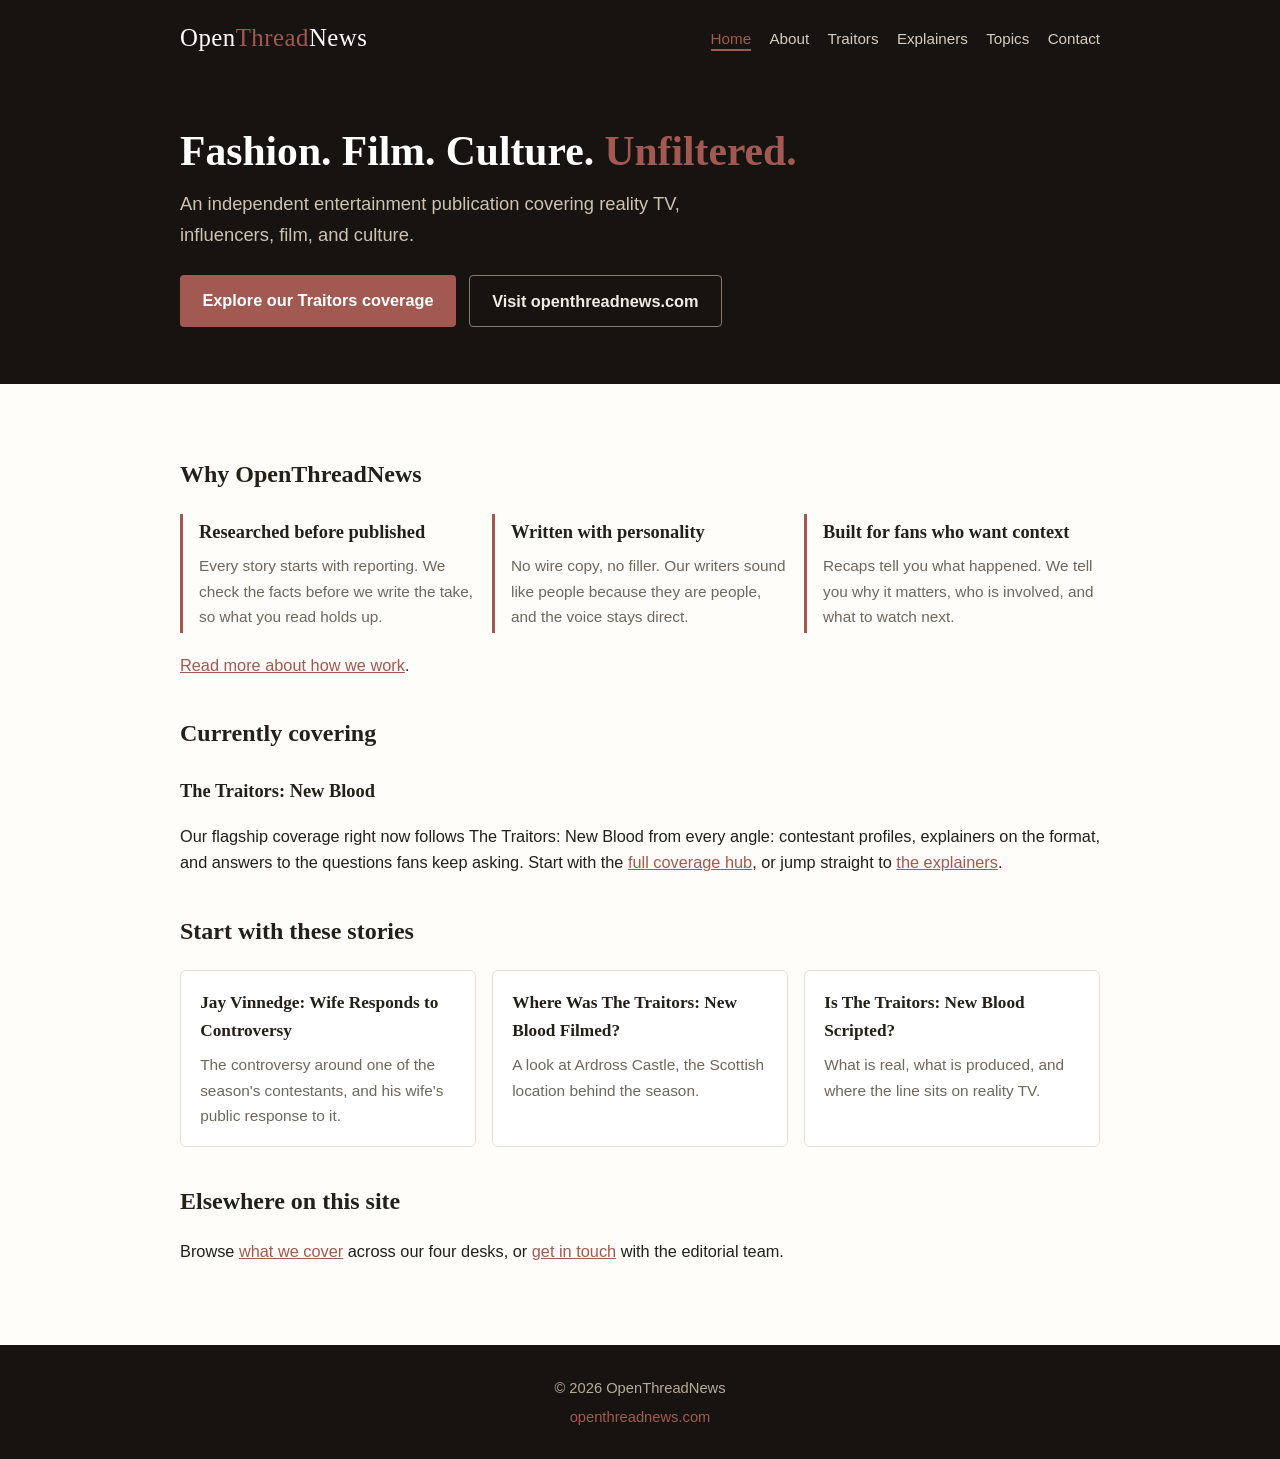
==== index.html @ 70eb1cbb "Add root files" ====
<!DOCTYPE html>
<html lang="en">
<head>
<meta charset="UTF-8">
<meta name="viewport" content="width=device-width, initial-scale=1.0">
<title>OpenThreadNews: Fashion, Film, Culture, Unfiltered</title>
<meta name="description" content="OpenThreadNews is an independent entertainment publication covering reality TV, influencers, film, and culture. Research first, personality always.">
<link rel="stylesheet" href="/style.css">
</head>
<body>
<header class="site-header">
  <div class="wrap">
    <a class="brand" href="/">Open<em>Thread</em>News</a>
    <nav aria-label="Main">
      <ul>
        <li><a href="/" class="active" aria-current="page">Home</a></li>
        <li><a href="/about/">About</a></li>
        <li><a href="/traitors-new-blood/">Traitors</a></li>
        <li><a href="/explainers/">Explainers</a></li>
        <li><a href="/topics/">Topics</a></li>
        <li><a href="/contact/">Contact</a></li>
      </ul>
    </nav>
  </div>
</header>

<div class="hero">
  <div class="wrap">
    <h1>Fashion. Film. Culture. <span class="rose">Unfiltered.</span></h1>
    <p class="lede">An independent entertainment publication covering reality TV, influencers, film, and culture.</p>
    <div class="cta-row">
      <a class="btn" href="/traitors-new-blood/">Explore our Traitors coverage</a>
      <a class="btn-ghost" href="https://openthreadnews.com/">Visit openthreadnews.com</a>
    </div>
  </div>
</div>

<main>
  <div class="wrap">
    <section>
      <h2>Why OpenThreadNews</h2>
      <div class="props">
        <div class="prop">
          <h3>Researched before published</h3>
          <p>Every story starts with reporting. We check the facts before we write the take, so what you read holds up.</p>
        </div>
        <div class="prop">
          <h3>Written with personality</h3>
          <p>No wire copy, no filler. Our writers sound like people because they are people, and the voice stays direct.</p>
        </div>
        <div class="prop">
          <h3>Built for fans who want context</h3>
          <p>Recaps tell you what happened. We tell you why it matters, who is involved, and what to watch next.</p>
        </div>
      </div>
      <p><a href="/about/">Read more about how we work</a>.</p>
    </section>

    <section>
      <h2>Currently covering</h2>
      <h3>The Traitors: New Blood</h3>
      <p>Our flagship coverage right now follows The Traitors: New Blood from every angle: contestant profiles, explainers on the format, and answers to the questions fans keep asking. Start with the <a href="/traitors-new-blood/">full coverage hub</a>, or jump straight to <a href="/explainers/">the explainers</a>.</p>
    </section>

    <section>
      <h2>Start with these stories</h2>
      <div class="cards">
        <div class="card">
          <h3><a href="https://openthreadnews.com/tv-film/jay-vinnedge-wife-responds-controversy/">Jay Vinnedge: Wife Responds to Controversy</a></h3>
          <p>The controversy around one of the season's contestants, and his wife's public response to it.</p>
        </div>
        <div class="card">
          <h3><a href="https://openthreadnews.com/tv-film/traitors-new-blood-filming-location-ardross-castle/">Where Was The Traitors: New Blood Filmed?</a></h3>
          <p>A look at Ardross Castle, the Scottish location behind the season.</p>
        </div>
        <div class="card">
          <h3><a href="https://openthreadnews.com/tv-film/is-traitors-new-blood-scripted/">Is The Traitors: New Blood Scripted?</a></h3>
          <p>What is real, what is produced, and where the line sits on reality TV.</p>
        </div>
      </div>
    </section>

    <section>
      <h2>Elsewhere on this site</h2>
      <p>Browse <a href="/topics/">what we cover</a> across our four desks, or <a href="/contact/">get in touch</a> with the editorial team.</p>
    </section>
  </div>
</main>

<footer class="site-footer">
  <div class="wrap">
    <p>&copy; 2026 OpenThreadNews</p>
    <p><a href="https://openthreadnews.com/">openthreadnews.com</a></p>
  </div>
</footer>
</body>
</html>
---- style.css ----
:root{
  --accent:#A25951;
  --accent-dark:#7e423c;
  --ink:#232019;
  --muted:#6f675c;
  --header-bg:#171310;
  --paper:#fffdf9;
  --line:#e9ded2;
  --serif:Georgia,'Times New Roman',Times,serif;
  --sans:-apple-system,BlinkMacSystemFont,'Segoe UI',Roboto,Helvetica,Arial,sans-serif;
}
*{box-sizing:border-box}
html{-webkit-text-size-adjust:100%}
body{margin:0;font-family:var(--sans);color:var(--ink);background:var(--paper);line-height:1.65;font-size:1.02rem}
.wrap{max-width:960px;margin:0 auto;padding:0 1.25rem}
a{color:var(--accent)}
a:hover{color:var(--accent-dark)}
img{max-width:100%;height:auto}

/* Header */
.site-header{background:var(--header-bg);color:#f3ece2}
.site-header .wrap{display:flex;align-items:center;justify-content:space-between;gap:1rem;padding-top:1.1rem;padding-bottom:1.1rem;flex-wrap:wrap}
.brand{font-family:var(--serif);font-size:1.55rem;color:#fff;text-decoration:none;letter-spacing:.02em}
.brand em{font-style:normal;color:var(--accent)}
.site-header nav ul{list-style:none;margin:0;padding:0;display:flex;gap:1.15rem;flex-wrap:wrap}
.site-header nav a{color:#d8cdbd;text-decoration:none;font-size:.95rem;padding-bottom:.15rem;border-bottom:2px solid transparent}
.site-header nav a:hover{color:#fff}
.site-header nav a.active{color:var(--accent);border-bottom-color:var(--accent)}

/* Hero */
.hero{background:var(--header-bg);color:#f3ece2;padding:3.2rem 0 3.6rem}
.hero h1{font-family:var(--serif);font-weight:700;font-size:2.6rem;line-height:1.18;margin:0 0 .8rem;color:#fff}
.hero h1 .rose{color:var(--accent)}
.hero p.lede{font-size:1.15rem;color:#cfc2b1;max-width:36rem;margin:0 0 1.6rem}
.cta-row{display:flex;gap:.8rem;flex-wrap:wrap}
.btn{display:inline-block;background:var(--accent);color:#fff;text-decoration:none;padding:.7rem 1.4rem;border-radius:4px;font-weight:600}
.btn:hover{background:var(--accent-dark);color:#fff}
.btn-ghost{display:inline-block;border:1px solid #8a7a66;color:#f3ece2;text-decoration:none;padding:.7rem 1.4rem;border-radius:4px;font-weight:600}
.btn-ghost:hover{border-color:var(--accent);color:#fff}

/* Main content */
main .wrap{padding-top:2.2rem;padding-bottom:3rem}
h1{font-family:var(--serif);font-size:2.1rem;line-height:1.25;margin:0 0 1rem}
h2{font-family:var(--serif);font-size:1.5rem;margin:2.2rem 0 .7rem;color:var(--ink)}
h3{font-family:var(--serif);font-size:1.15rem;margin:1.4rem 0 .4rem}
.page-intro{font-size:1.12rem;color:var(--muted);max-width:44rem}
section{margin-bottom:.5rem}

/* Cards */
.cards{display:grid;grid-template-columns:repeat(3,1fr);gap:1rem;margin:1.2rem 0}
.cards.two{grid-template-columns:repeat(2,1fr)}
.card{border:1px solid var(--line);border-radius:6px;padding:1.1rem 1.2rem;background:#fff}
.card h3{margin-top:0;font-size:1.08rem}
.card h3 a{text-decoration:none;color:var(--ink)}
.card h3 a:hover{color:var(--accent)}
.card p{margin:.4rem 0 0;color:var(--muted);font-size:.96rem}

/* Explainer list */
.explainer-list{list-style:none;margin:1.2rem 0 0;padding:0}
.explainer-list li{border-top:1px solid var(--line);padding:1rem 0}
.explainer-list li:last-child{border-bottom:1px solid var(--line)}
.explainer-list h3{margin:0 0 .25rem;font-size:1.12rem}
.explainer-list h3 a{text-decoration:none;color:var(--ink)}
.explainer-list h3 a:hover{color:var(--accent)}
.explainer-list p{margin:0;color:var(--muted)}

/* Value props */
.props{display:grid;grid-template-columns:repeat(3,1fr);gap:1rem;margin:1.2rem 0}
.prop{border-left:3px solid var(--accent);padding:.2rem 0 .2rem 1rem}
.prop h3{margin-top:0}
.prop p{margin:.3rem 0 0;color:var(--muted);font-size:.96rem}

/* Desks */
.desk{border:1px solid var(--line);border-radius:6px;padding:1.2rem 1.3rem;margin:1.1rem 0;background:#fff}
.desk h2{margin-top:0}
.desk p{margin:.4rem 0}
.example{font-size:.95rem;color:var(--muted)}
.note{color:var(--muted);font-size:.95rem}

/* Footer */
.site-footer{background:var(--header-bg);color:#b9ab98;margin-top:1rem}
.site-footer .wrap{padding-top:1.6rem;padding-bottom:1.6rem;text-align:center}
.site-footer p{margin:.3rem 0;font-size:.92rem}
.site-footer a{color:var(--accent);text-decoration:none}
.site-footer a:hover{color:#fff}

@media (max-width:640px){
  .hero{padding:2.2rem 0 2.4rem}
  .hero h1{font-size:2rem}
  .cards,.cards.two,.props{grid-template-columns:1fr}
  h1{font-size:1.7rem}
}
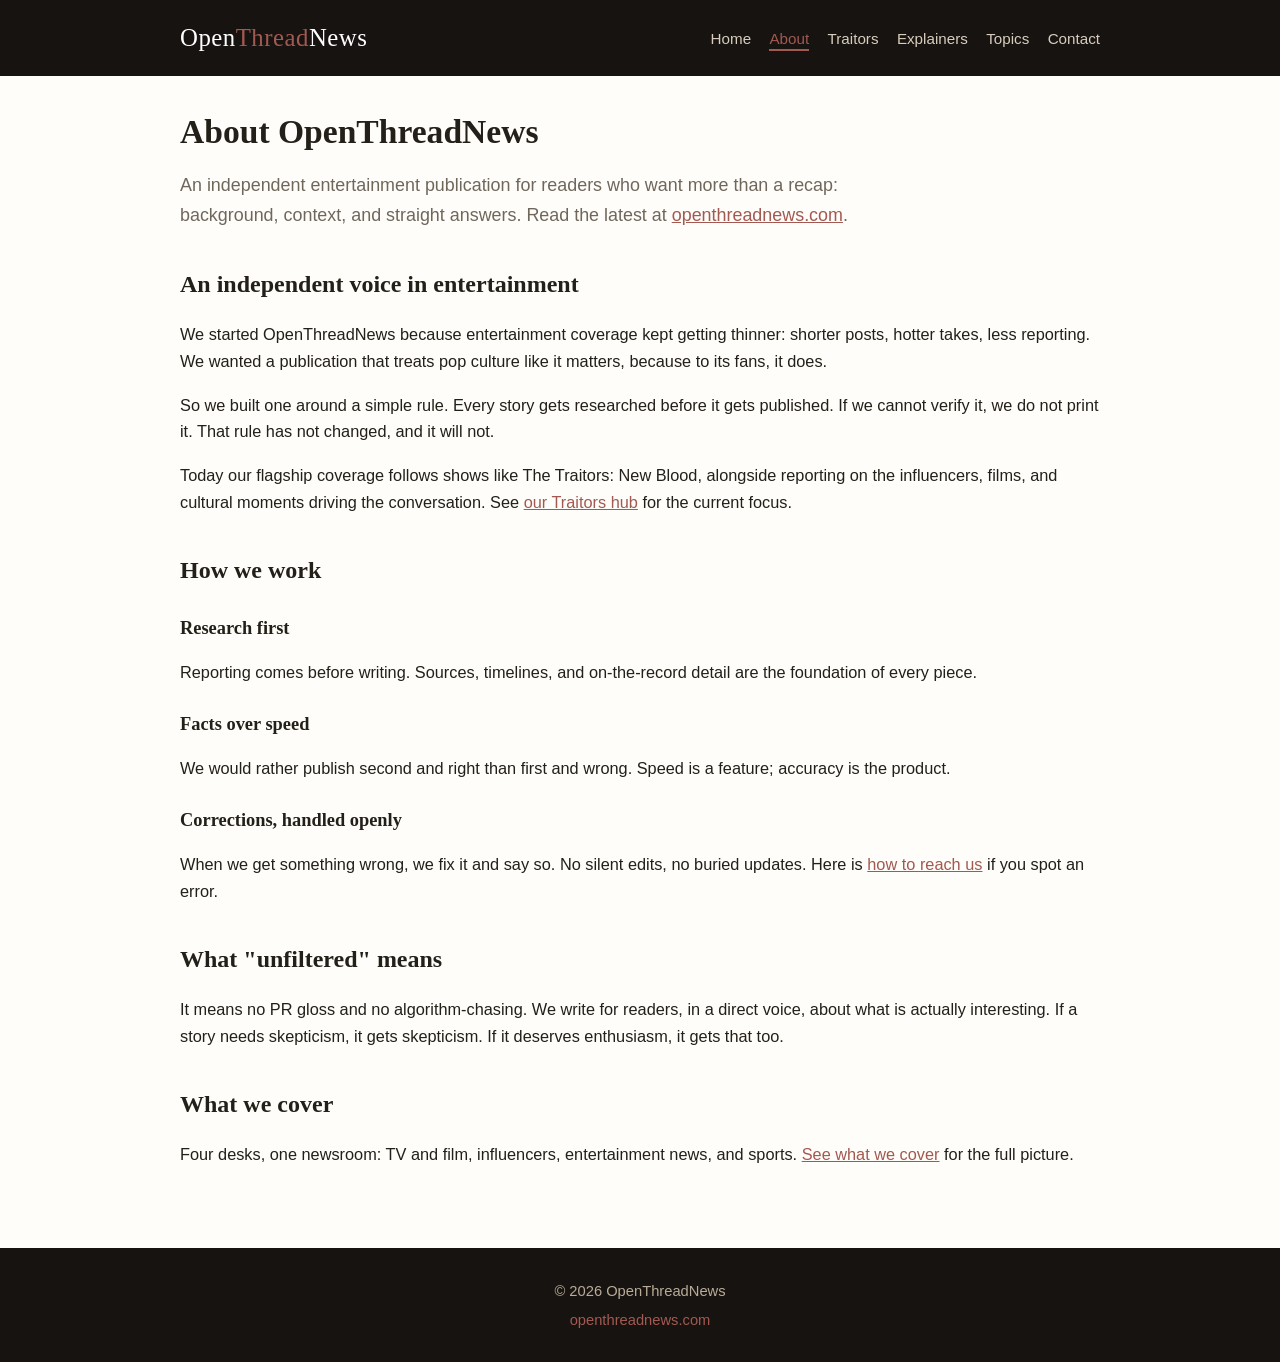
==== commit 2a2e34de: "Stage about page" ====
--- a/index.html
+++ b/index.html
@@ -3,8 +3,8 @@
 <head>
 <meta charset="UTF-8">
 <meta name="viewport" content="width=device-width, initial-scale=1.0">
-<title>OpenThreadNews: Fashion, Film, Culture, Unfiltered</title>
-<meta name="description" content="OpenThreadNews is an independent entertainment publication covering reality TV, influencers, film, and culture. Research first, personality always.">
+<title>About OpenThreadNews</title>
+<meta name="description" content="The story behind OpenThreadNews: an independent entertainment publication built on research, direct voice, and respect for the reader.">
 <link rel="stylesheet" href="/style.css">
 </head>
 <body>
@@ -13,8 +13,8 @@
     <a class="brand" href="/">Open<em>Thread</em>News</a>
     <nav aria-label="Main">
       <ul>
-        <li><a href="/" class="active" aria-current="page">Home</a></li>
-        <li><a href="/about/">About</a></li>
+        <li><a href="/">Home</a></li>
+        <li><a href="/about/" class="active" aria-current="page">About</a></li>
         <li><a href="/traitors-new-blood/">Traitors</a></li>
         <li><a href="/explainers/">Explainers</a></li>
         <li><a href="/topics/">Topics</a></li>
@@ -24,65 +24,36 @@
   </div>
 </header>
 
-<div class="hero">
-  <div class="wrap">
-    <h1>Fashion. Film. Culture. <span class="rose">Unfiltered.</span></h1>
-    <p class="lede">An independent entertainment publication covering reality TV, influencers, film, and culture.</p>
-    <div class="cta-row">
-      <a class="btn" href="/traitors-new-blood/">Explore our Traitors coverage</a>
-      <a class="btn-ghost" href="https://openthreadnews.com/">Visit openthreadnews.com</a>
-    </div>
-  </div>
-</div>
-
 <main>
   <div class="wrap">
+    <h1>About OpenThreadNews</h1>
+    <p class="page-intro">An independent entertainment publication for readers who want more than a recap: background, context, and straight answers. Read the latest at <a href="https://openthreadnews.com/">openthreadnews.com</a>.</p>
+
     <section>
-      <h2>Why OpenThreadNews</h2>
-      <div class="props">
-        <div class="prop">
-          <h3>Researched before published</h3>
-          <p>Every story starts with reporting. We check the facts before we write the take, so what you read holds up.</p>
-        </div>
-        <div class="prop">
-          <h3>Written with personality</h3>
-          <p>No wire copy, no filler. Our writers sound like people because they are people, and the voice stays direct.</p>
-        </div>
-        <div class="prop">
-          <h3>Built for fans who want context</h3>
-          <p>Recaps tell you what happened. We tell you why it matters, who is involved, and what to watch next.</p>
-        </div>
-      </div>
-      <p><a href="/about/">Read more about how we work</a>.</p>
+      <h2>An independent voice in entertainment</h2>
+      <p>We started OpenThreadNews because entertainment coverage kept getting thinner: shorter posts, hotter takes, less reporting. We wanted a publication that treats pop culture like it matters, because to its fans, it does.</p>
+      <p>So we built one around a simple rule. Every story gets researched before it gets published. If we cannot verify it, we do not print it. That rule has not changed, and it will not.</p>
+      <p>Today our flagship coverage follows shows like The Traitors: New Blood, alongside reporting on the influencers, films, and cultural moments driving the conversation. See <a href="/traitors-new-blood/">our Traitors hub</a> for the current focus.</p>
     </section>
 
     <section>
-      <h2>Currently covering</h2>
-      <h3>The Traitors: New Blood</h3>
-      <p>Our flagship coverage right now follows The Traitors: New Blood from every angle: contestant profiles, explainers on the format, and answers to the questions fans keep asking. Start with the <a href="/traitors-new-blood/">full coverage hub</a>, or jump straight to <a href="/explainers/">the explainers</a>.</p>
+      <h2>How we work</h2>
+      <h3>Research first</h3>
+      <p>Reporting comes before writing. Sources, timelines, and on-the-record detail are the foundation of every piece.</p>
+      <h3>Facts over speed</h3>
+      <p>We would rather publish second and right than first and wrong. Speed is a feature; accuracy is the product.</p>
+      <h3>Corrections, handled openly</h3>
+      <p>When we get something wrong, we fix it and say so. No silent edits, no buried updates. Here is <a href="/contact/">how to reach us</a> if you spot an error.</p>
     </section>
 
     <section>
-      <h2>Start with these stories</h2>
-      <div class="cards">
-        <div class="card">
-          <h3><a href="https://openthreadnews.com/tv-film/jay-vinnedge-wife-responds-controversy/">Jay Vinnedge: Wife Responds to Controversy</a></h3>
-          <p>The controversy around one of the season's contestants, and his wife's public response to it.</p>
-        </div>
-        <div class="card">
-          <h3><a href="https://openthreadnews.com/tv-film/traitors-new-blood-filming-location-ardross-castle/">Where Was The Traitors: New Blood Filmed?</a></h3>
-          <p>A look at Ardross Castle, the Scottish location behind the season.</p>
-        </div>
-        <div class="card">
-          <h3><a href="https://openthreadnews.com/tv-film/is-traitors-new-blood-scripted/">Is The Traitors: New Blood Scripted?</a></h3>
-          <p>What is real, what is produced, and where the line sits on reality TV.</p>
-        </div>
-      </div>
+      <h2>What "unfiltered" means</h2>
+      <p>It means no PR gloss and no algorithm-chasing. We write for readers, in a direct voice, about what is actually interesting. If a story needs skepticism, it gets skepticism. If it deserves enthusiasm, it gets that too.</p>
     </section>
 
     <section>
-      <h2>Elsewhere on this site</h2>
-      <p>Browse <a href="/topics/">what we cover</a> across our four desks, or <a href="/contact/">get in touch</a> with the editorial team.</p>
+      <h2>What we cover</h2>
+      <p>Four desks, one newsroom: TV and film, influencers, entertainment news, and sports. <a href="/topics/">See what we cover</a> for the full picture.</p>
     </section>
   </div>
 </main>
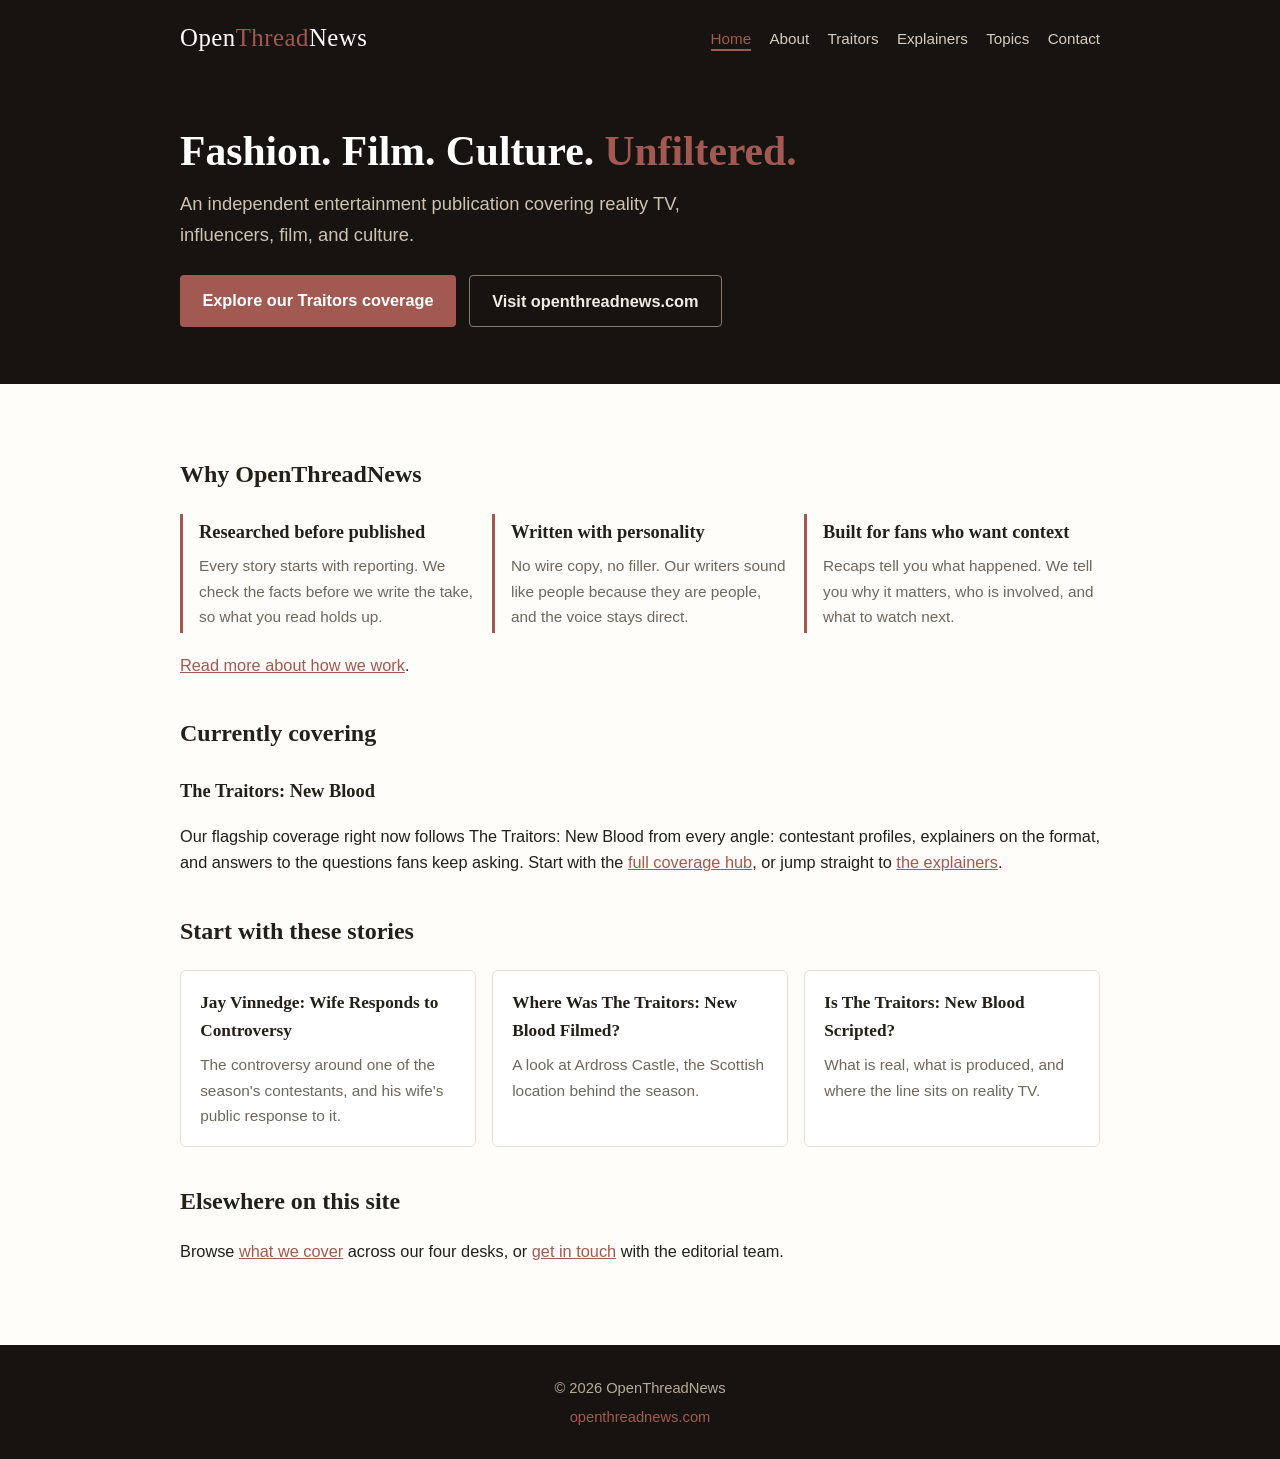
==== commit 72250f36: "Restore root index.html" ====
--- a/index.html
+++ b/index.html
@@ -3,8 +3,8 @@
 <head>
 <meta charset="UTF-8">
 <meta name="viewport" content="width=device-width, initial-scale=1.0">
-<title>About OpenThreadNews</title>
-<meta name="description" content="The story behind OpenThreadNews: an independent entertainment publication built on research, direct voice, and respect for the reader.">
+<title>OpenThreadNews: Fashion, Film, Culture, Unfiltered</title>
+<meta name="description" content="OpenThreadNews is an independent entertainment publication covering reality TV, influencers, film, and culture. Research first, personality always.">
 <link rel="stylesheet" href="/style.css">
 </head>
 <body>
@@ -13,8 +13,8 @@
     <a class="brand" href="/">Open<em>Thread</em>News</a>
     <nav aria-label="Main">
       <ul>
-        <li><a href="/">Home</a></li>
-        <li><a href="/about/" class="active" aria-current="page">About</a></li>
+        <li><a href="/" class="active" aria-current="page">Home</a></li>
+        <li><a href="/about/">About</a></li>
         <li><a href="/traitors-new-blood/">Traitors</a></li>
         <li><a href="/explainers/">Explainers</a></li>
         <li><a href="/topics/">Topics</a></li>
@@ -24,36 +24,65 @@
   </div>
 </header>
 
+<div class="hero">
+  <div class="wrap">
+    <h1>Fashion. Film. Culture. <span class="rose">Unfiltered.</span></h1>
+    <p class="lede">An independent entertainment publication covering reality TV, influencers, film, and culture.</p>
+    <div class="cta-row">
+      <a class="btn" href="/traitors-new-blood/">Explore our Traitors coverage</a>
+      <a class="btn-ghost" href="https://openthreadnews.com/">Visit openthreadnews.com</a>
+    </div>
+  </div>
+</div>
+
 <main>
   <div class="wrap">
-    <h1>About OpenThreadNews</h1>
-    <p class="page-intro">An independent entertainment publication for readers who want more than a recap: background, context, and straight answers. Read the latest at <a href="https://openthreadnews.com/">openthreadnews.com</a>.</p>
-
     <section>
-      <h2>An independent voice in entertainment</h2>
-      <p>We started OpenThreadNews because entertainment coverage kept getting thinner: shorter posts, hotter takes, less reporting. We wanted a publication that treats pop culture like it matters, because to its fans, it does.</p>
-      <p>So we built one around a simple rule. Every story gets researched before it gets published. If we cannot verify it, we do not print it. That rule has not changed, and it will not.</p>
-      <p>Today our flagship coverage follows shows like The Traitors: New Blood, alongside reporting on the influencers, films, and cultural moments driving the conversation. See <a href="/traitors-new-blood/">our Traitors hub</a> for the current focus.</p>
+      <h2>Why OpenThreadNews</h2>
+      <div class="props">
+        <div class="prop">
+          <h3>Researched before published</h3>
+          <p>Every story starts with reporting. We check the facts before we write the take, so what you read holds up.</p>
+        </div>
+        <div class="prop">
+          <h3>Written with personality</h3>
+          <p>No wire copy, no filler. Our writers sound like people because they are people, and the voice stays direct.</p>
+        </div>
+        <div class="prop">
+          <h3>Built for fans who want context</h3>
+          <p>Recaps tell you what happened. We tell you why it matters, who is involved, and what to watch next.</p>
+        </div>
+      </div>
+      <p><a href="/about/">Read more about how we work</a>.</p>
     </section>
 
     <section>
-      <h2>How we work</h2>
-      <h3>Research first</h3>
-      <p>Reporting comes before writing. Sources, timelines, and on-the-record detail are the foundation of every piece.</p>
-      <h3>Facts over speed</h3>
-      <p>We would rather publish second and right than first and wrong. Speed is a feature; accuracy is the product.</p>
-      <h3>Corrections, handled openly</h3>
-      <p>When we get something wrong, we fix it and say so. No silent edits, no buried updates. Here is <a href="/contact/">how to reach us</a> if you spot an error.</p>
+      <h2>Currently covering</h2>
+      <h3>The Traitors: New Blood</h3>
+      <p>Our flagship coverage right now follows The Traitors: New Blood from every angle: contestant profiles, explainers on the format, and answers to the questions fans keep asking. Start with the <a href="/traitors-new-blood/">full coverage hub</a>, or jump straight to <a href="/explainers/">the explainers</a>.</p>
     </section>
 
     <section>
-      <h2>What "unfiltered" means</h2>
-      <p>It means no PR gloss and no algorithm-chasing. We write for readers, in a direct voice, about what is actually interesting. If a story needs skepticism, it gets skepticism. If it deserves enthusiasm, it gets that too.</p>
+      <h2>Start with these stories</h2>
+      <div class="cards">
+        <div class="card">
+          <h3><a href="https://openthreadnews.com/tv-film/jay-vinnedge-wife-responds-controversy/">Jay Vinnedge: Wife Responds to Controversy</a></h3>
+          <p>The controversy around one of the season's contestants, and his wife's public response to it.</p>
+        </div>
+        <div class="card">
+          <h3><a href="https://openthreadnews.com/tv-film/traitors-new-blood-filming-location-ardross-castle/">Where Was The Traitors: New Blood Filmed?</a></h3>
+          <p>A look at Ardross Castle, the Scottish location behind the season.</p>
+        </div>
+        <div class="card">
+          <h3><a href="https://openthreadnews.com/tv-film/is-traitors-new-blood-scripted/">Is The Traitors: New Blood Scripted?</a></h3>
+          <p>What is real, what is produced, and where the line sits on reality TV.</p>
+        </div>
+      </div>
     </section>
 
     <section>
-      <h2>What we cover</h2>
-      <p>Four desks, one newsroom: TV and film, influencers, entertainment news, and sports. <a href="/topics/">See what we cover</a> for the full picture.</p>
+      <h2>Elsewhere on this site</h2>
+      <p>Browse <a href="/topics/">what we cover</a> across our four desks, or <a href="/contact/">get in touch</a> with the editorial team.</p>
     </section>
   </div>
 </main>
